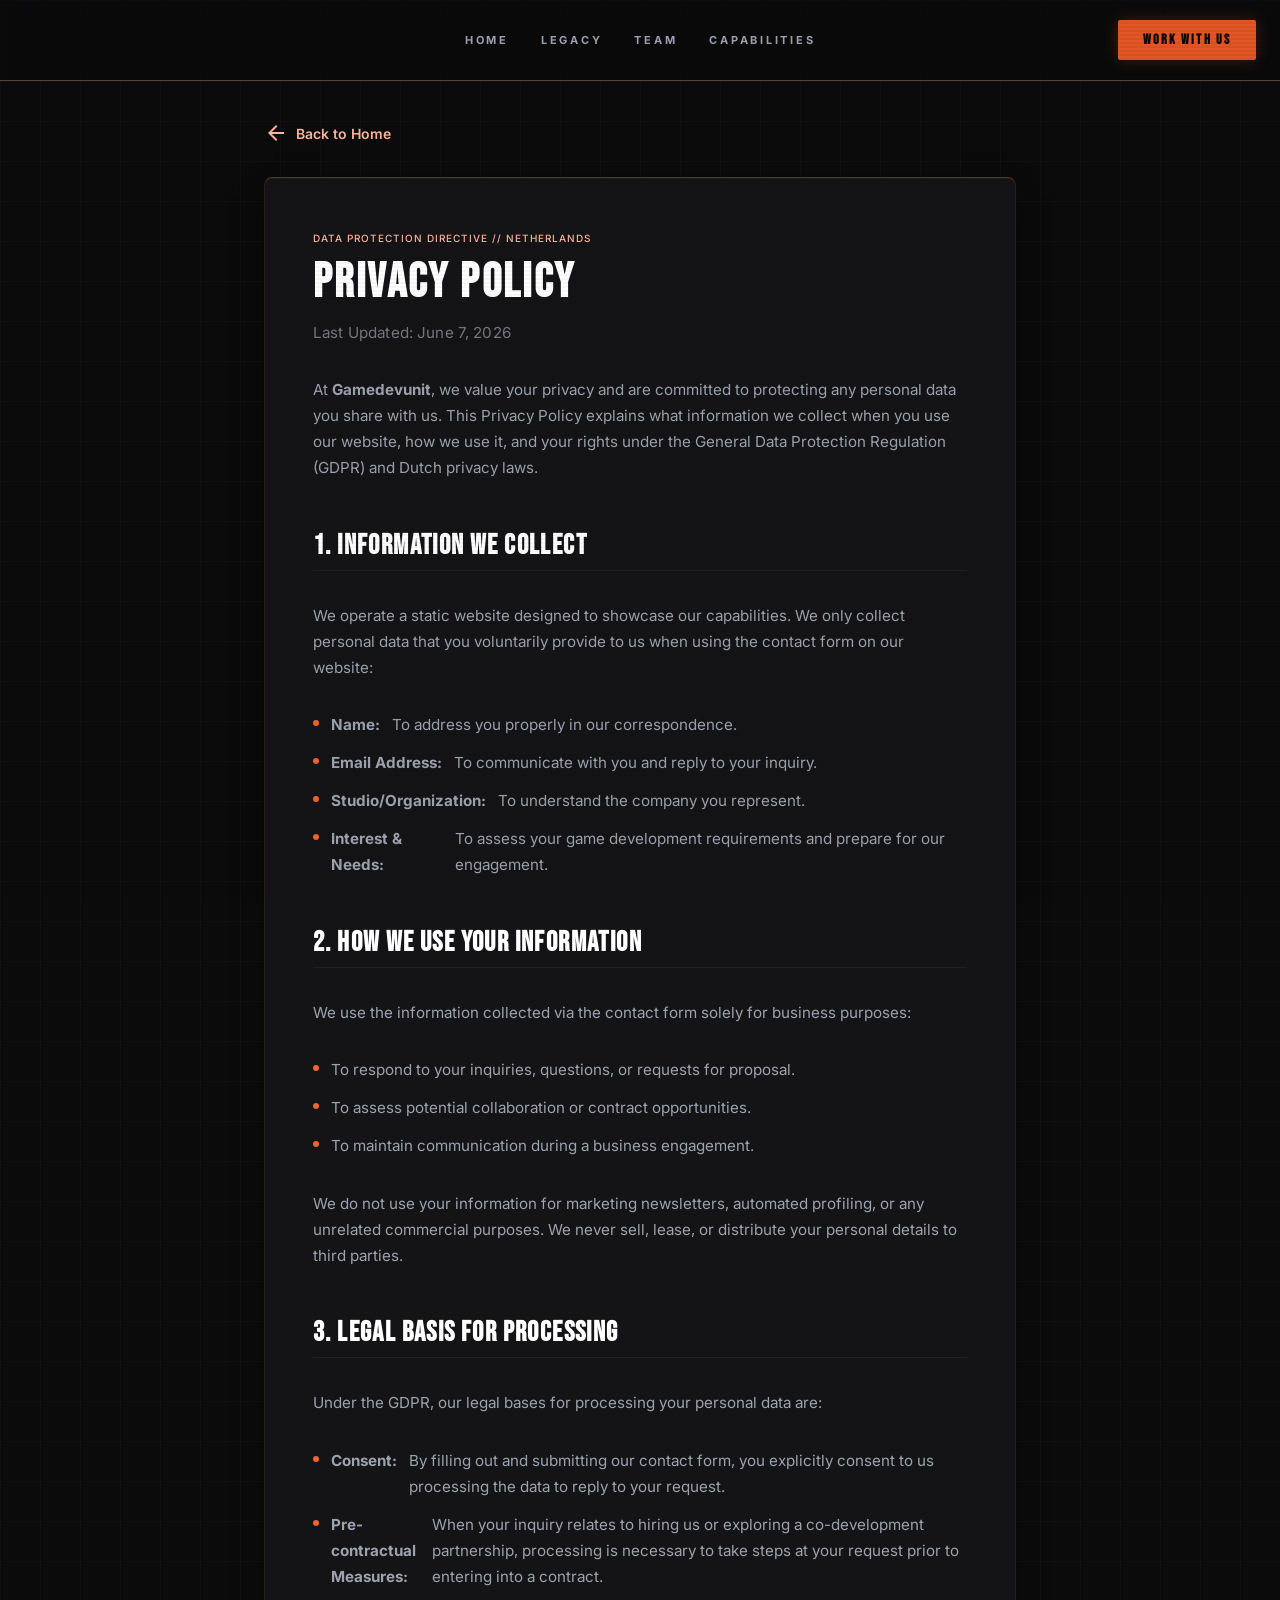
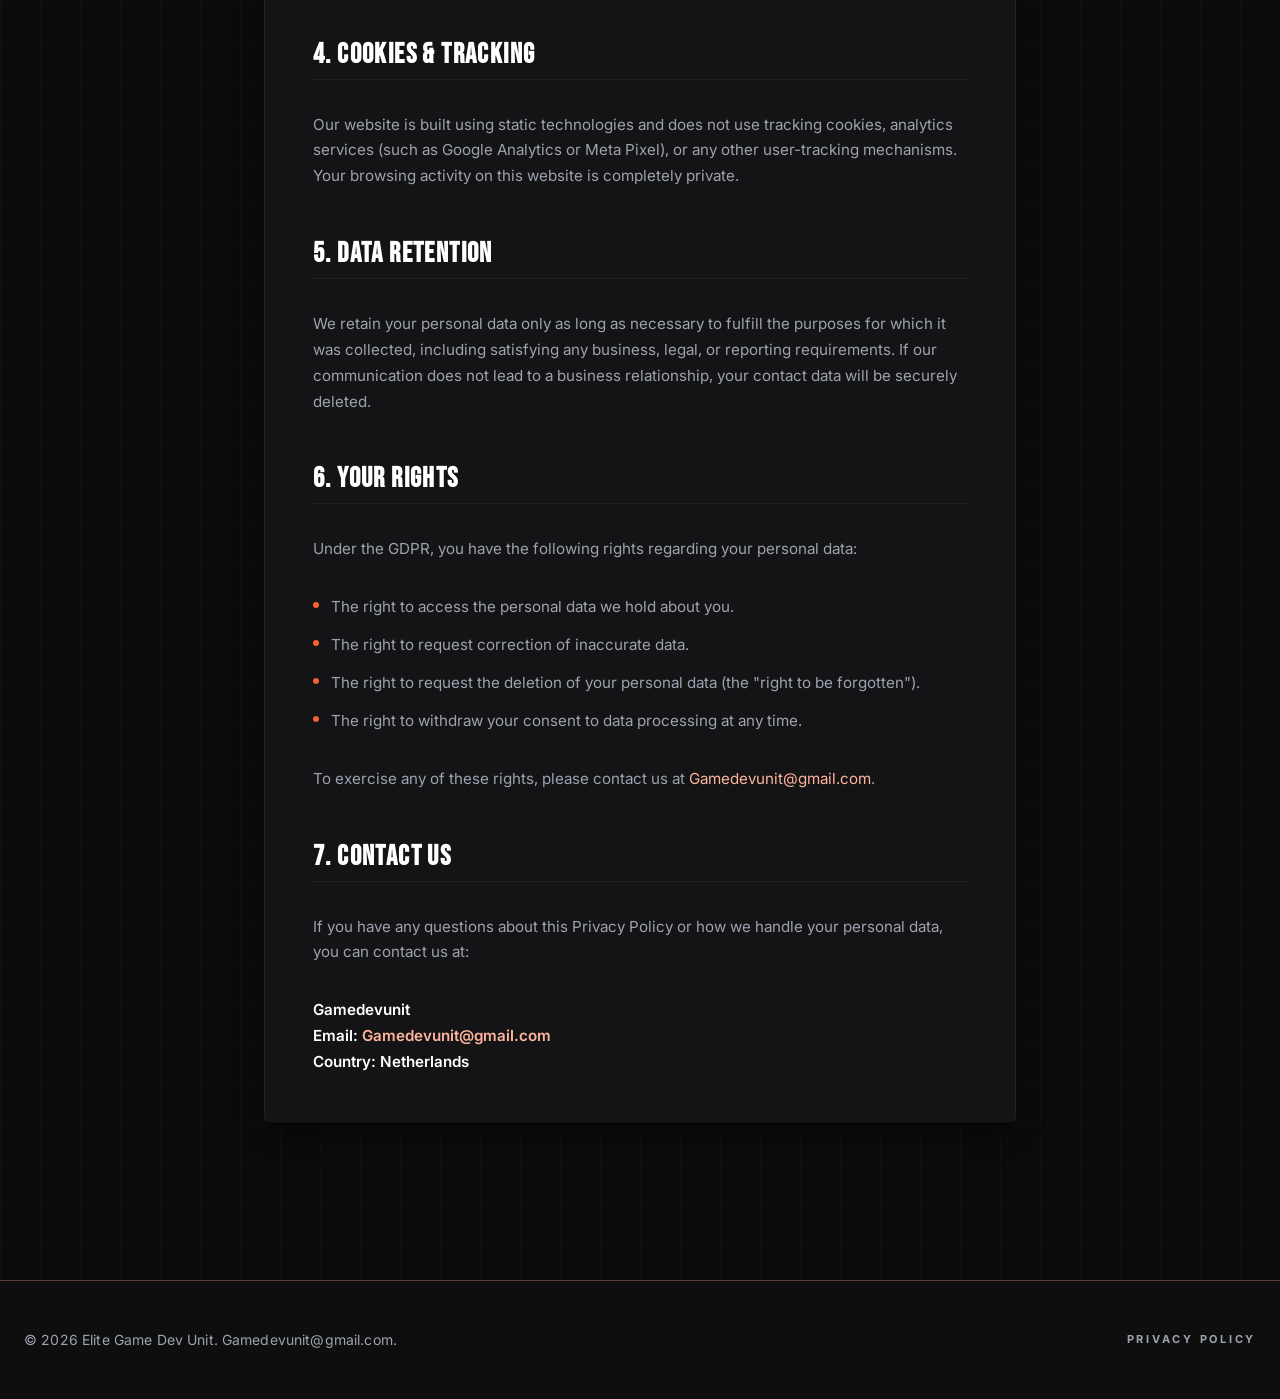
==== privacy-policy.html @ 4ab8b892 "Add files via upload" ====
<!DOCTYPE html>
<html lang="en">
<head>
  <meta charset="utf-8">
  <meta name="viewport" content="width=device-width, initial-scale=1.0">
  <title>Privacy Policy | Gamedevunit</title>
  <meta name="description" content="Privacy Policy for Gamedevunit. Learn how we handle your contact information.">
  
  <!-- CSS Stylesheets -->
  <link rel="stylesheet" href="assets/css/variables.css">
  <link rel="stylesheet" href="assets/css/style.css">
  
  <!-- Google Fonts -->
  <link rel="preconnect" href="https://fonts.googleapis.com">
  <link rel="preconnect" href="https://fonts.gstatic.com" crossorigin>
  <link href="https://fonts.googleapis.com/css2?family=Bebas+Neue&family=Inter:wght@400;500;600;700&display=swap" rel="stylesheet">
  
  <!-- Google Material Symbols Outlined -->
  <link href="https://fonts.googleapis.com/css2?family=Material+Symbols+Outlined:opsz,wght,FILL,GRAD@24,400,0,0" rel="stylesheet">
  
  <style>
    .policy-container {
      max-width: 800px;
      margin: 120px auto 60px auto;
      padding: 0 1.5rem;
    }
    .policy-card {
      padding: 3rem;
      position: relative;
    }
    .back-btn {
      margin-bottom: 2rem;
      color: var(--color-primary);
      text-decoration: none;
      display: inline-flex;
      align-items: center;
      gap: 8px;
      font-family: var(--font-family-body);
      font-size: 0.875rem;
      font-weight: 600;
      transition: color 0.3s ease;
    }
    .back-btn:hover {
      color: var(--color-amber-accent);
    }
    .policy-content {
      display: flex;
      flex-direction: column;
      gap: 2rem;
      color: var(--color-text-muted);
    }
    .policy-content h2 {
      font-family: var(--font-family-display);
      font-size: 1.75rem;
      color: #ffffff;
      margin-top: 1rem;
      border-bottom: 1px solid rgba(89, 65, 58, 0.25);
      padding-bottom: 0.5rem;
      letter-spacing: 0.05em;
    }
    .policy-content p, .policy-content li {
      font-family: var(--font-family-body);
      font-size: 0.95rem;
      line-height: 1.7;
    }
    .policy-content ul {
      list-style-type: none;
      padding-left: 0;
      display: flex;
      flex-direction: column;
      gap: 0.75rem;
    }
    .policy-content li {
      display: flex;
      align-items: flex-start;
      gap: 12px;
    }
    .policy-content li::before {
      content: "";
      width: 6px;
      height: 6px;
      background-color: var(--color-primary-container);
      border-radius: 50%;
      margin-top: 8px;
      flex-shrink: 0;
    }
  </style>
</head>
<body class="top-edge-glow">
  <div class="bg-grid-pattern"></div>

  <!-- Header Navigation -->
  <header>
    <nav id="main-nav" class="scrolled">
      <div class="container nav-container">
        <div class="nav-brand-spacer"></div>
        <div class="nav-links font-label-caps" style="flex: 2;">
          <a href="index.html#hero">Home</a>
          <a href="index.html#legacy">Legacy</a>
          <a href="index.html#team">Team</a>
          <a href="index.html#capabilities">Capabilities</a>
        </div>
        <div class="nav-action">
          <a href="index.html#contact" class="btn btn-primary font-label-caps">Work With Us</a>
        </div>
      </div>
    </nav>
  </header>

  <main class="policy-container">
    <a href="index.html" class="back-btn">
      <span class="material-symbols-outlined">arrow_back</span>
      Back to Home
    </a>

    <div class="glass-panel policy-card">
      <div class="policy-content">
        <div>
          <span class="font-mono-technical" style="color: var(--color-primary);">Data Protection Directive // Netherlands</span>
          <h1 class="font-headline-lg text-white" style="margin-top: 0.5rem; letter-spacing: 0.05em;">Privacy Policy</h1>
          <p class="font-body-md" style="margin-top: 0.5rem; opacity: 0.7;">Last Updated: June 7, 2026</p>
        </div>

        <p>
          At <strong>Gamedevunit</strong>, we value your privacy and are committed to protecting any personal data you share with us. This Privacy Policy explains what information we collect when you use our website, how we use it, and your rights under the General Data Protection Regulation (GDPR) and Dutch privacy laws.
        </p>

        <h2>1. Information We Collect</h2>
        <p>
          We operate a static website designed to showcase our capabilities. We only collect personal data that you voluntarily provide to us when using the contact form on our website:
        </p>
        <ul>
          <li><strong>Name:</strong> To address you properly in our correspondence.</li>
          <li><strong>Email Address:</strong> To communicate with you and reply to your inquiry.</li>
          <li><strong>Studio/Organization:</strong> To understand the company you represent.</li>
          <li><strong>Interest & Needs:</strong> To assess your game development requirements and prepare for our engagement.</li>
        </ul>

        <h2>2. How We Use Your Information</h2>
        <p>
          We use the information collected via the contact form solely for business purposes:
        </p>
        <ul>
          <li>To respond to your inquiries, questions, or requests for proposal.</li>
          <li>To assess potential collaboration or contract opportunities.</li>
          <li>To maintain communication during a business engagement.</li>
        </ul>
        <p>
          We do not use your information for marketing newsletters, automated profiling, or any unrelated commercial purposes. We never sell, lease, or distribute your personal details to third parties.
        </p>

        <h2>3. Legal Basis for Processing</h2>
        <p>
          Under the GDPR, our legal bases for processing your personal data are:
        </p>
        <ul>
          <li><strong>Consent:</strong> By filling out and submitting our contact form, you explicitly consent to us processing the data to reply to your request.</li>
          <li><strong>Pre-contractual Measures:</strong> When your inquiry relates to hiring us or exploring a co-development partnership, processing is necessary to take steps at your request prior to entering into a contract.</li>
        </ul>

        <h2>4. Cookies & Tracking</h2>
        <p>
          Our website is built using static technologies and does not use tracking cookies, analytics services (such as Google Analytics or Meta Pixel), or any other user-tracking mechanisms. Your browsing activity on this website is completely private.
        </p>

        <h2>5. Data Retention</h2>
        <p>
          We retain your personal data only as long as necessary to fulfill the purposes for which it was collected, including satisfying any business, legal, or reporting requirements. If our communication does not lead to a business relationship, your contact data will be securely deleted.
        </p>

        <h2>6. Your Rights</h2>
        <p>
          Under the GDPR, you have the following rights regarding your personal data:
        </p>
        <ul>
          <li>The right to access the personal data we hold about you.</li>
          <li>The right to request correction of inaccurate data.</li>
          <li>The right to request the deletion of your personal data (the "right to be forgotten").</li>
          <li>The right to withdraw your consent to data processing at any time.</li>
        </ul>
        <p>
          To exercise any of these rights, please contact us at <a href="mailto:Gamedevunit@gmail.com" style="color: var(--color-primary); text-decoration: none;">Gamedevunit@gmail.com</a>.
        </p>

        <h2>7. Contact Us</h2>
        <p>
          If you have any questions about this Privacy Policy or how we handle your personal data, you can contact us at:
        </p>
        <p style="font-weight: 600; color: #ffffff;">
          Gamedevunit<br>
          Email: <a href="mailto:Gamedevunit@gmail.com" style="color: var(--color-primary); text-decoration: none;">Gamedevunit@gmail.com</a><br>
          Country: Netherlands
        </p>
      </div>
    </div>
  </main>

  <!-- Footer -->
  <footer>
    <div class="container footer-container">
      <div class="footer-row">
        <div class="footer-copyright font-body-md">
          © 2026 Elite Game Dev Unit. Gamedevunit@gmail.com.
        </div>
        <div class="footer-links font-label-caps">
          <a href="privacy-policy.html">Privacy Policy</a>
        </div>
      </div>
    </div>
  </footer>
</body>
</html>
---- assets/css/variables.css ----
:root {
  /* ==========================================================================
     COLOR TOKENS (from DESIGN.md)
     ========================================================================== */
  --color-background: #131314;
  --color-surface: #131314;
  --color-surface-dim: #131314;
  --color-surface-bright: #3a393a;
  --color-surface-container-lowest: #0e0e0f;
  --color-surface-container-low: #1c1b1c;
  --color-surface-container: #201f20;
  --color-surface-container-high: #2a2a2b;
  --color-surface-container-highest: #353436;

  /* Text & On-Colors */
  --color-on-surface: #e5e2e3;
  --color-on-surface-variant: #e1bfb5;
  --color-inverse-surface: #e5e2e3;
  --color-inverse-on-surface: #313031;
  --color-outline: #a88a81;
  --color-outline-variant: #59413a;

  /* Primary (Tactical Amber) */
  --color-primary: #ffb59d;
  --color-on-primary: #5d1800;
  --color-primary-container: #f26330;
  --color-on-primary-container: #521400;
  --color-inverse-primary: #ac3400;
  --color-primary-fixed: #ffdbd0;
  --color-primary-fixed-dim: #ffb59d;
  --color-on-primary-fixed: #390b00;
  --color-on-primary-fixed-variant: #842600;

  /* Secondary (Void Violet) */
  --color-secondary: #dcb8ff;
  --color-on-secondary: #480081;
  --color-secondary-container: #7701d0;
  --color-on-secondary-container: #dcb7ff;
  --color-secondary-fixed: #efdbff;
  --color-secondary-fixed-dim: #dcb8ff;
  --color-on-secondary-fixed: #2c0051;
  --color-on-secondary-fixed-variant: #6700b5;

  /* Tertiary */
  --color-tertiary: #96ccff;
  --color-on-tertiary: #003353;
  --color-tertiary-container: #2997e2;
  --color-on-tertiary-container: #002c48;
  --color-tertiary-fixed: #cee5ff;
  --color-tertiary-fixed-dim: #96ccff;
  --color-on-tertiary-fixed: #001d32;
  --color-on-tertiary-fixed-variant: #004a75;

  /* Error */
  --color-error: #ffb4ab;
  --color-on-error: #690005;
  --color-error-container: #93000a;
  --color-on-error-container: #ffdad6;

  /* Tactical custom classes */
  --color-base: #0B0B0C;                     /* Absolute Shadow base background */
  --color-surface-muted: #141416;            /* Matte Charcoal background for panels */
  --color-surface-raised: #1D1D21;           /* Elevated panel overlay */
  --color-text-primary: #F3F4F6;
  --color-text-muted: #9CA3AF;
  --color-amber-hover: #C84315;
  --color-violet-hover: #6A0DAD;
  --color-panel-overlay: rgba(0, 0, 0, 0.85);

  --color-amber-accent: #E05624;             /* Button & Active Amber */
  --color-violet-accent: #8A2BE2;            /* Badges & Accents Violet */

  /* ==========================================================================
     BORDER RADIUS TOKENS
     ========================================================================== */
  --radius-sm: 0.125rem;                     /* 2px - buttons, inputs, tags */
  --radius-default: 0.25rem;                /* 4px - standard widgets */
  --radius-md: 0.375rem;                     /* 6px */
  --radius-lg: 0.5rem;                       /* 8px - content cards/panels */
  --radius-xl: 0.75rem;                      /* 12px - hero containers / wrapper */
  --radius-full: 9999px;

  /* ==========================================================================
     SPACING & GRID TOKENS
     ========================================================================== */
  --grid-base: 4px;
  --gap-xs: 4px;
  --gap-sm: 8px;
  --gap-md: 16px;
  --gap-lg: 24px;
  --section-macro-desktop: 140px;
  --section-macro-mobile: 64px;
  --max-width: 1280px;

  /* ==========================================================================
     TYPOGRAPHY TOKENS
     ========================================================================== */
  --font-family-display: 'Bebas Neue', sans-serif;
  --font-family-body: 'Inter', sans-serif;
}
---- assets/css/style.css ----
/* ==========================================================================
   CSS RESET & BASE STYLES
   ========================================================================== */
*, *::before, *::after {
  box-sizing: border-box;
  margin: 0;
  padding: 0;
}

html {
  scroll-behavior: smooth;
  font-family: var(--font-family-body);
  font-size: 16px;
  background-color: var(--color-base);
  color: var(--color-on-surface);
}

body {
  min-height: 100vh;
  display: flex;
  flex-direction: column;
  overflow-x: hidden;
  position: relative;
  background-color: var(--color-base);
  /* Default selection styling */
  -webkit-font-smoothing: antialiased;
  -moz-osx-font-smoothing: grayscale;
}

body::selection {
  background-color: var(--color-primary-container);
  color: #ffffff;
}

/* Scrollbar styling */
::-webkit-scrollbar {
  width: 8px;
  height: 8px;
}
::-webkit-scrollbar-track {
  background: var(--color-base);
}
::-webkit-scrollbar-thumb {
  background: var(--color-surface-container-high);
  border-radius: var(--radius-sm);
}
::-webkit-scrollbar-thumb:hover {
  background: var(--color-primary-container);
}

/* Global Scanlines Overlay */
body::before {
  content: "";
  position: fixed;
  top: 0;
  left: 0;
  width: 100vw;
  height: 100vh;
  background: linear-gradient(
    rgba(18, 18, 18, 0) 50%, 
    rgba(0, 0, 0, 0.25) 50%
  ), linear-gradient(
    90deg,
    rgba(255, 0, 0, 0.04),
    rgba(0, 255, 0, 0.01),
    rgba(0, 0, 255, 0.04)
  );
  background-size: 100% 4px, 6px 100%;
  z-index: 999;
  pointer-events: none;
  opacity: 0.15;
}

/* Global BG Grid Pattern */
.bg-grid-pattern {
  position: absolute;
  inset: 0;
  background-image: 
    linear-gradient(to right, rgba(255, 255, 255, 0.02) 1px, transparent 1px),
    linear-gradient(to bottom, rgba(255, 255, 255, 0.02) 1px, transparent 1px);
  background-size: 40px 40px;
  pointer-events: none;
}

.bg-grid-pattern.animated {
  animation: moveGrid 20s linear infinite;
}

@keyframes moveGrid {
  0% { background-position: 0 0; }
  100% { background-position: 40px 40px; }
}

/* ==========================================================================
   TYPOGRAPHY UTILITIES
   ========================================================================== */
.font-display-lg {
  font-family: var(--font-family-display);
  font-size: 4.5rem; /* 72px */
  font-weight: 700;
  line-height: 1.1;
  letter-spacing: 0.15em;
  text-transform: uppercase;
}

.font-headline-lg {
  font-family: var(--font-family-display);
  font-size: 3rem; /* 48px */
  font-weight: 700;
  line-height: 1.2;
  letter-spacing: 0.1em;
  text-transform: uppercase;
}

.font-headline-md {
  font-family: var(--font-family-display);
  font-size: 2rem; /* 32px */
  font-weight: 700;
  line-height: 1.2;
  letter-spacing: 0.1em;
  text-transform: uppercase;
}

.font-headline-sm {
  font-family: var(--font-family-display);
  font-size: 1.5rem; /* 24px */
  font-weight: 700;
  line-height: 1.2;
  letter-spacing: 0.1em;
  text-transform: uppercase;
}

.font-subheading {
  font-family: var(--font-family-body);
  font-size: 0.875rem; /* 14px */
  font-weight: 600;
  line-height: 1.4;
  letter-spacing: 0.2em;
  color: var(--color-primary);
}

.font-body-lg {
  font-family: var(--font-family-body);
  font-size: 1rem; /* 16px */
  font-weight: 400;
  line-height: 1.75;
  letter-spacing: 0.01em;
  color: var(--color-text-muted);
}

.font-body-md {
  font-family: var(--font-family-body);
  font-size: 0.875rem; /* 14px */
  font-weight: 400;
  line-height: 1.6;
  letter-spacing: 0.01em;
  color: var(--color-text-muted);
}

.font-label-caps {
  font-family: var(--font-family-body);
  font-size: 0.6875rem; /* 11px */
  font-weight: 700;
  line-height: 1;
  letter-spacing: 0.25em;
  text-transform: uppercase;
}

.font-mono-technical {
  font-family: var(--font-family-body);
  font-size: 0.625rem; /* 10px */
  font-weight: 500;
  line-height: 1;
  letter-spacing: 0.1em;
  text-transform: uppercase;
}

/* Glow Typography Accent */
.glow-text {
  text-shadow: 0 0 15px rgba(242, 99, 48, 0.45);
}

.text-primary {
  color: var(--color-primary) !important;
}

.text-muted {
  color: var(--color-text-muted) !important;
}

.text-white {
  color: #ffffff !important;
}

/* ==========================================================================
   LAYOUT STRUCTURE
   ========================================================================== */
.container {
  width: 100%;
  max-width: var(--max-width);
  margin: 0 auto;
  padding-left: 1.5rem;
  padding-right: 1.5rem;
}

.section-padding {
  padding-top: var(--section-macro-desktop);
  padding-bottom: var(--section-macro-desktop);
  position: relative;
}

/* Opaque Slab Panel Styling */
.glass-panel {
  background-color: var(--color-surface-muted);
  border: 1px solid rgba(89, 65, 58, 0.25);
  border-top: 1px solid rgba(242, 99, 48, 0.35);
  border-bottom: 1px solid rgba(0, 0, 0, 0.85);
  border-radius: var(--radius-lg);
  box-shadow: 
    inset 0 1px 0 rgba(255, 255, 255, 0.05), 
    0 10px 30px -10px rgba(0, 0, 0, 0.85);
  transition: border-color 0.3s ease, box-shadow 0.3s ease, transform 0.3s ease;
  overflow: hidden;
}

.glass-panel.rounded-sm {
  border-radius: var(--radius-default);
}

.glass-panel.rounded-lg {
  border-radius: var(--radius-lg);
}

/* Interactive Spotlight Glow Cards */
.glass-interactive {
  position: relative;
}

.glass-interactive::before {
  content: "";
  position: absolute;
  inset: 0;
  background: radial-gradient(
    300px circle at var(--mouse-x, 50%) var(--mouse-y, 50%),
    rgba(242, 99, 48, 0.07),
    transparent 50%
  );
  z-index: 0;
  pointer-events: none;
  opacity: 0;
  transition: opacity 0.3s ease;
}

.glass-interactive:hover::before {
  opacity: 1;
}

.glass-interactive:hover {
  border-color: rgba(242, 99, 48, 0.45);
  box-shadow: 
    inset 0 1px 0 rgba(255, 255, 255, 0.05),
    0 15px 35px -10px rgba(0, 0, 0, 0.9),
    0 0 15px rgba(242, 99, 48, 0.08);
}

.glass-interactive > * {
  position: relative;
  z-index: 1;
}

/* Top down engine lighting */
.top-edge-glow {
  border-top: 1px solid rgba(255, 255, 255, 0.12) !important;
}

/* ==========================================================================
   NAVIGATION BAR
   ========================================================================== */
#main-nav {
  position: fixed;
  top: 0;
  width: 100%;
  z-index: 100;
  transition: background-color 0.3s ease, backdrop-filter 0.3s ease, border-color 0.3s ease;
  border-bottom: 1px solid transparent;
}

#main-nav.scrolled {
  background-color: rgba(11, 11, 12, 0.92);
  backdrop-filter: blur(16px);
  border-color: var(--color-outline-variant);
}

.nav-container {
  display: flex;
  justify-content: space-between;
  align-items: center;
  height: 80px;
}

.nav-brand-spacer {
  flex: 1;
}

.nav-links {
  display: flex;
  gap: 2rem;
  justify-content: center;
  align-items: center;
  flex: 2;
}

.nav-links a {
  color: var(--color-text-muted);
  text-decoration: none;
  transition: color 0.3s ease;
}

.nav-links a:hover {
  color: var(--color-primary);
}

.nav-action {
  display: flex;
  justify-content: flex-end;
  flex: 1;
}

/* Menu Toggle Button (Mobile) */
.menu-toggle {
  display: none;
  background: transparent;
  border: none;
  color: var(--color-primary);
  cursor: pointer;
  padding: 8px;
}

.menu-toggle span {
  font-size: 28px;
}

/* Mobile Drawer Menu */
.mobile-nav-drawer {
  position: fixed;
  top: 80px;
  left: 0;
  width: 100%;
  height: calc(100vh - 80px);
  background-color: var(--color-base);
  border-top: 1px solid var(--color-outline-variant);
  z-index: 99;
  display: flex;
  flex-direction: column;
  padding: 2rem;
  gap: 1.5rem;
  transform: translateY(-110%);
  transition: transform 0.4s cubic-bezier(0.16, 1, 0.3, 1);
  box-shadow: 0 15px 30px rgba(0, 0, 0, 0.8);
}

.mobile-nav-drawer.active {
  transform: translateY(0);
}

.mobile-nav-drawer a {
  color: var(--color-on-surface);
  text-decoration: none;
  font-size: 1.5rem;
  text-transform: uppercase;
  font-family: var(--font-family-display);
  letter-spacing: 0.1em;
  border-bottom: 1px solid rgba(255, 255, 255, 0.05);
  padding-bottom: 0.75rem;
  transition: color 0.3s ease, padding-left 0.3s ease;
}

.mobile-nav-drawer a:hover {
  color: var(--color-primary);
  padding-left: 8px;
}

.mobile-nav-drawer .btn {
  margin-top: 1rem;
  text-align: center;
}

/* ==========================================================================
   BUTTONS
   ========================================================================== */
.btn {
  display: inline-flex;
  align-items: center;
  justify-content: center;
  gap: 8px;
  text-decoration: none;
  text-transform: uppercase;
  font-family: var(--font-family-display);
  font-size: 0.875rem;
  letter-spacing: 0.15em;
  padding: 0.75rem 1.5rem;
  border-radius: var(--radius-sm);
  transition: all 0.3s cubic-bezier(0.4, 0, 0.2, 1);
  cursor: pointer;
  font-weight: 700;
  border: 1px solid transparent;
}

/* Primary Amber Button */
.btn-primary {
  background-color: var(--color-amber-accent);
  color: #060607;
  box-shadow: 0 0 15px rgba(224, 86, 36, 0.25);
  position: relative;
  overflow: hidden;
}

/* Glint effect wipe animation on hover */
.btn-primary::after {
  content: "";
  position: absolute;
  top: -50%;
  left: -60%;
  width: 30%;
  height: 200%;
  background: rgba(255, 255, 255, 0.35);
  transform: rotate(45deg);
  transition: none;
  opacity: 0;
  pointer-events: none;
}

.btn-primary:hover::after {
  animation: glint 0.8s ease-out;
}

@keyframes glint {
  0% {
    left: -60%;
    opacity: 1;
  }
  100% {
    left: 140%;
    opacity: 0;
  }
}

.btn-primary:hover {
  background-color: var(--color-amber-hover);
  box-shadow: 0 0 25px rgba(224, 86, 36, 0.55);
  transform: translateY(-2px);
}

.btn-primary:active {
  transform: translateY(0);
}

/* Tactical Ghost Button */
.btn-tactical {
  background-color: transparent;
  border: 1px solid var(--color-surface-raised);
  color: var(--color-text-primary);
}

.btn-tactical:hover {
  border-color: var(--color-primary);
  box-shadow: 0 0 15px rgba(242, 99, 48, 0.15);
  color: #ffffff;
  transform: translateY(-2px);
}

/* ==========================================================================
   HERO SECTION
   ========================================================================== */
#hero {
  position: relative;
  min-height: 850px;
  display: flex;
  align-items: center;
  justify-content: center;
  padding-top: 120px;
  padding-bottom: 80px;
  background-image: 
    linear-gradient(to bottom, rgba(11, 11, 12, 0.4), var(--color-base) 95%),
    url('../images/hero-bg.jpg');
  background-size: cover;
  background-position: center;
  overflow: hidden;
}

/* Background Backlight Bloom (Amber & Violet) */
.hero-glow-bloom {
  position: absolute;
  top: 40%;
  right: 15%;
  transform: translateY(-50%);
  width: 600px;
  height: 600px;
  background: radial-gradient(circle, rgba(119, 1, 208, 0.06) 0%, transparent 70%);
  filter: blur(80px);
  pointer-events: none;
}

.hero-content {
  text-align: center;
  max-width: 900px;
  display: flex;
  flex-direction: column;
  align-items: center;
  gap: 2rem;
  z-index: 10;
  margin: 0 auto;
}

.hero-content p {
  max-width: 700px;
}

.hero-tech-line {
  position: absolute;
  bottom: 0;
  left: 0;
  width: 100%;
  height: 1px;
  background: linear-gradient(to right, transparent, rgba(242, 99, 48, 0.4), transparent);
}

/* ==========================================================================
   THE CORE OFFERING (LEGACY & MARQUEE)
   ========================================================================== */
#legacy {
  background-color: var(--color-surface-muted);
  position: relative;
  overflow: hidden;
}

/* Marquee Row Container */
.marquee-container {
  width: 100%;
  overflow: hidden;
  position: absolute;
  top: 40px;
  left: 0;
  height: 384px;
  pointer-events: none;
  z-index: 1;
}

/* Marquee animation speed */
.marquee-track {
  display: flex;
  width: max-content;
  gap: 2rem;
  animation: marqueeLoop 120s linear infinite;
  padding-left: 2rem;
}

@keyframes marqueeLoop {
  0% { transform: translateX(0); }
  100% { transform: translateX(-50%); } /* Half track loop */
}

.marquee-card {
  width: 256px;
  height: 384px;
  flex-shrink: 0;
  border-radius: var(--radius-sm);
  border: 1px solid rgba(89, 65, 58, 0.3);
  overflow: hidden;
}

.marquee-card img {
  width: 100%;
  height: 100%;
  object-fit: cover;
  opacity: 0.2;
  transition: opacity 0.5s ease;
}

.marquee-card:hover img {
  opacity: 0.45;
}

.legacy-grid {
  display: grid;
  grid-template-columns: 1fr 1fr;
  gap: 4rem;
  align-items: center;
  margin-top: 40px;
  position: relative;
  z-index: 2;
}

.dossier-card {
  padding: 3rem;
}

.dossier-meta {
  display: flex;
  align-items: center;
  gap: 1rem;
  margin-bottom: 2rem;
}

.dossier-meta-line {
  height: 1px;
  flex-grow: 1;
  background-color: rgba(89, 65, 58, 0.3);
}

.dossier-games-list {
  display: flex;
  flex-direction: column;
  gap: 0.75rem;
  margin: 2rem 0;
}

.dossier-game-item {
  display: flex;
  align-items: center;
  gap: 12px;
  color: var(--color-text-muted);
}

.dossier-bullet {
  width: 4px;
  height: 4px;
  background-color: var(--color-primary-container);
}

.dossier-footer {
  border-top: 1px solid rgba(89, 65, 58, 0.3);
  padding-top: 2rem;
  display: flex;
  gap: 1rem;
}

.dossier-footer span {
  color: var(--color-primary);
  font-size: 18px;
}

.dossier-footer p {
  color: var(--color-primary);
  font-family: var(--font-family-body);
  font-size: 0.875rem;
  text-transform: uppercase;
  letter-spacing: 0.05em;
  line-height: 1.6;
}

/* ==========================================================================
   AWARDS SECTION
   ========================================================================== */
#awards {
  border-bottom: 1px solid rgba(89, 65, 58, 0.25);
  background-color: var(--color-base);
  padding-top: calc(var(--section-macro-desktop) / 2);
}

.section-title-wrapper {
  display: flex;
  align-items: center;
  justify-content: center;
  gap: 1.5rem;
  margin-bottom: 3.5rem;
}

.title-line {
  height: 1px;
  width: 80px;
  background: rgba(242, 99, 48, 0.4);
}

.awards-grid {
  display: flex;
  flex-wrap: wrap;
  justify-content: center;
  gap: 1.5rem;
}

.award-badge {
  position: relative;
  background-color: var(--color-surface-muted);
  border: 1px solid rgba(89, 65, 58, 0.25);
  border-radius: 4px;
  padding: 1.25rem 2rem;
  transition: all 0.3s cubic-bezier(0.4, 0, 0.2, 1);
  text-align: center;
  display: flex;
  align-items: center;
  justify-content: center;
  min-height: 84px;
}

.award-badge span {
  font-family: var(--font-family-body);
  font-size: 0.75rem; /* 12px */
  color: var(--color-text-primary);
  transition: color 0.3s ease;
  line-height: 1.4;
}

.award-badge:hover {
  border-color: rgba(242, 99, 48, 0.8);
  box-shadow: 0 0 20px -3px rgba(242, 99, 48, 0.25);
}

.award-badge:hover span {
  color: var(--color-primary-container);
}

/* Overlay hover block */
.award-hover-overlay {
  position: absolute;
  inset: 0;
  background-color: var(--color-primary-container);
  opacity: 0;
  transition: opacity 0.3s ease;
  display: flex;
  align-items: center;
  justify-content: center;
  padding: 0.5rem;
  pointer-events: none;
  border-radius: 4px;
}

.award-badge:hover .award-hover-overlay {
  opacity: 1;
}

.award-hover-overlay span {
  color: #ffffff !important;
  font-size: 0.625rem; /* 10px */
  font-weight: 700;
  letter-spacing: 0.15em;
  text-align: center;
}

/* ==========================================================================
   TEAM SECTION (BENTO GRID)
   ========================================================================== */
#team {
  background-color: var(--color-base);
  position: relative;
}

.bento-grid {
  display: grid;
  grid-template-columns: repeat(3, 1fr);
  gap: 1.5rem;
  margin-bottom: 4rem;
}

.bento-card {
  min-height: 250px;
  padding: 2rem;
  display: flex;
  flex-direction: column;
  justify-content: space-between;
}

.bento-header {
  display: flex;
  align-items: baseline;
  gap: 1rem;
}

.bento-header h3 {
  font-size: 5rem;
  color: var(--color-on-surface);
  line-height: 0.9;
}

.bento-header p {
  color: var(--color-primary);
}

.bento-body {
  border-top: 1px solid rgba(89, 65, 58, 0.3);
  padding-top: 1.25rem;
}

.bento-body ul {
  list-style: none;
  display: flex;
  flex-direction: column;
  gap: 0.35rem;
}

.bento-body li {
  font-size: 0.875rem;
  color: var(--color-text-muted);
  display: flex;
  align-items: center;
  gap: 8px;
}

.bento-body li::before {
  content: "";
  display: inline-block;
  width: 4px;
  height: 4px;
  background-color: var(--color-primary-container);
}

/* ==========================================================================
   TEAM CAROUSEL
   ========================================================================== */
.carousel-wrapper {
  position: relative;
}

/* Carousel scroll track */
.carousel-track {
  display: flex;
  gap: 1.5rem;
  overflow: hidden;
  padding-bottom: 2rem;
}

.carousel-slide {
  flex-shrink: 0;
  width: calc(20% - 1.2rem); /* 5 columns desktop */
}

.member-card {
  height: 100%;
}

.member-card:hover {
  border-color: rgba(242, 99, 48, 0.5);
}

.member-image-box {
  position: relative;
  height: 256px;
  overflow: hidden;
}

.member-image-box img {
  width: 100%;
  height: 100%;
  object-fit: cover;
  filter: grayscale(100%);
  transform: scale(1.05);
  transition: filter 0.5s ease, transform 0.5s ease;
}

.member-card:hover .member-image-box img {
  filter: grayscale(0%);
  transform: scale(1);
}



.member-info {
  padding: 1.5rem;
  display: flex;
  flex-direction: column;
  gap: 1rem;
}

.member-role {
  color: var(--color-amber-accent);
}

.member-socials {
  border-top: 1px solid rgba(89, 65, 58, 0.2);
  padding-top: 1rem;
  display: flex;
  gap: 1rem;
}

.member-socials a {
  color: var(--color-text-muted);
  text-decoration: none;
  transition: color 0.3s ease;
  display: inline-flex;
}

.member-socials a:hover {
  color: var(--color-primary);
}

/* Carousel Buttons */
.carousel-btn {
  position: absolute;
  top: 50%;
  transform: translateY(-50%);
  z-index: 10;
  width: 48px;
  height: 48px;
  background-color: var(--color-surface-raised);
  border: 1px solid rgba(89, 65, 58, 0.3);
  color: var(--color-primary);
  display: flex;
  align-items: center;
  justify-content: center;
  cursor: pointer;
  border-radius: var(--radius-sm);
  transition: all 0.3s ease;
  opacity: 0;
}

.carousel-wrapper:hover .carousel-btn {
  opacity: 1;
}

.carousel-btn:hover {
  background-color: var(--color-primary-container);
  color: #ffffff;
}

.carousel-btn-left {
  left: -24px;
}

.carousel-btn-right {
  right: -24px;
}

/* ==========================================================================
   CAPABILITIES SECTION
   ========================================================================== */
#capabilities {
  background-color: var(--color-base);
  border-top: 1px solid rgba(89, 65, 58, 0.3);
}

.capabilities-header {
  text-align: center;
  margin-bottom: 4rem;
  display: flex;
  flex-direction: column;
  gap: 1.5rem;
}

.capabilities-header p.subhead {
  color: var(--color-primary);
  font-weight: 700;
  letter-spacing: 0.2em;
}

.capabilities-grid {
  display: grid;
  grid-template-columns: repeat(3, 1fr);
  gap: var(--gap-md);
}

.capability-card {
  padding: 2.5rem;
  display: flex;
  flex-direction: column;
  gap: 1.5rem;
}

.capability-icon-box {
  width: 48px;
  height: 48px;
  background-color: rgba(242, 99, 48, 0.1);
  border: 1px solid rgba(242, 99, 48, 0.3);
  border-radius: var(--radius-sm);
  display: flex;
  align-items: center;
  justify-content: center;
  color: var(--color-primary);
}

.capability-card:nth-child(2) .capability-icon-box {
  background-color: rgba(119, 1, 208, 0.1);
  border-color: rgba(119, 1, 208, 0.3);
  color: var(--color-secondary);
}

.capability-card ul,
.capability-service-list {
  display: flex;
  flex-direction: column;
  gap: 1rem;
}

.capability-service-item {
  border-bottom: 1px solid rgba(89, 65, 58, 0.3);
  padding-bottom: 1rem;
}

.capability-service-item:last-child {
  border-bottom: none;
  padding-bottom: 0;
}

.capability-service-item h4 {
  font-size: 0.875rem;
  font-weight: 700;
  text-transform: uppercase;
  letter-spacing: 0.1em;
  color: var(--color-text-primary);
  margin-bottom: 0.25rem;
}

.capability-card ul li {
  list-style: none;
  display: flex;
  align-items: center;
  gap: 12px;
  color: var(--color-text-muted);
  font-size: 0.875rem;
}

.capability-card ul li span.icon {
  font-size: 14px;
  color: var(--color-secondary);
}

.capability-card ul li span.bullet {
  width: 6px;
  height: 6px;
  background-color: var(--color-primary-container);
}

/* ==========================================================================
   CONTACT SECTION
   ========================================================================== */
#contact {
  background-color: var(--color-base);
  border-top: 1px solid rgba(89, 65, 58, 0.3);
}

.contact-header {
  text-align: center;
  margin-bottom: 3rem;
  display: flex;
  flex-direction: column;
  gap: 0.5rem;
}

.contact-box {
  max-width: 768px;
  margin: 0 auto;
}

.contact-form-container {
  padding: 3rem;
  box-shadow: 0 20px 40px rgba(0, 0, 0, 0.9);
}

/* Change border color dynamically in JS on success */
.contact-form-container.success-border {
  border-color: rgba(242, 99, 48, 0.8);
}

.contact-form {
  display: flex;
  flex-direction: column;
  gap: 1.5rem;
}

.form-row {
  display: grid;
  grid-template-columns: 1fr 1fr;
  gap: 1.5rem;
}

.form-group {
  display: flex;
  flex-direction: column;
  gap: 0.5rem;
}

.form-group label {
  color: var(--color-text-muted);
}

.form-group input,
.form-group select,
.form-group textarea {
  width: 100%;
  background-color: var(--color-base);
  border: 1px solid rgba(89, 65, 58, 0.5);
  border-radius: var(--radius-sm);
  padding: 0.75rem 1rem;
  color: var(--color-text-primary);
  font-family: var(--font-family-body);
  font-size: 0.875rem;
  outline: none;
  transition: border-color 0.3s ease, box-shadow 0.3s ease;
}

.form-group input::placeholder,
.form-group textarea::placeholder {
  font-family: var(--font-family-body);
  font-size: 10px;
  letter-spacing: 0.1em;
  text-transform: uppercase;
  color: rgba(243, 244, 246, 0.3);
}

.form-group input:focus,
.form-group select:focus {
  border-color: var(--color-primary-container);
  box-shadow: 0 0 10px rgba(242, 99, 48, 0.15);
}

/* Bottom border accent on focus for textareas */
.form-group textarea:focus {
  border-color: rgba(89, 65, 58, 0.5);
  border-bottom: 2px solid var(--color-amber-accent);
  box-shadow: 0 0 10px rgba(242, 99, 48, 0.05);
}

.form-group select {
  appearance: none;
  background-image: url("data:image/svg+xml;utf8,<svg fill='%239CA3AF' height='24' viewBox='0 0 24 24' width='24' xmlns='http://www.w3.org/2000/svg'><path d='M7 10l5 5 5-5z'/><path d='M0 0h24v24H0z' fill='none'/></svg>");
  background-repeat: no-repeat;
  background-position: right 12px center;
  padding-right: 2rem;
}

.contact-success {
  display: none;
  text-align: center;
  padding: 3rem 1rem;
  flex-direction: column;
  align-items: center;
  gap: 1.5rem;
}

.success-icon-box {
  width: 64px;
  height: 64px;
  background-color: rgba(242, 99, 48, 0.2);
  border: 1px solid rgba(242, 99, 48, 0.5);
  border-radius: var(--radius-full);
  display: flex;
  align-items: center;
  justify-content: center;
  color: var(--color-primary);
}

.success-icon-box span {
  font-size: 36px;
}

.success-divider {
  width: 128px;
  height: 1px;
  background-color: rgba(89, 65, 58, 0.3);
}

/* ==========================================================================
   SCROLL REVEAL EFFECTS
   ========================================================================== */
.scroll-reveal {
  opacity: 0;
  transform: translateY(40px);
  transition: opacity 0.8s cubic-bezier(0.16, 1, 0.3, 1), transform 0.8s cubic-bezier(0.16, 1, 0.3, 1);
}

.scroll-reveal.delay-100 { transition-delay: 100ms; }
.scroll-reveal.delay-200 { transition-delay: 200ms; }
.scroll-reveal.delay-300 { transition-delay: 300ms; }

.scroll-reveal.is-visible {
  opacity: 1;
  transform: translateY(0);
}

@media (prefers-reduced-motion: reduce) {
  .scroll-reveal {
    transition: none !important;
    opacity: 1 !important;
    transform: none !important;
  }
  .bg-grid-pattern.animated {
    animation: none !important;
  }
}

/* ==========================================================================
   AWARD DETAILS OVERLAY MODAL
   ========================================================================== */
#award-modal {
  position: fixed;
  inset: 0;
  z-index: 150;
  display: none;
  align-items: center;
  justify-content: center;
  padding: 1rem;
  background-color: rgba(0, 0, 0, 0.85);
  backdrop-filter: blur(8px);
  opacity: 0;
  transition: opacity 0.3s ease;
}

#award-modal.active {
  display: flex;
  opacity: 1;
}

.modal-content {
  position: relative;
  background-color: var(--color-surface-muted);
  border: 1px solid rgba(242, 99, 48, 0.5);
  border-radius: 4px;
  width: 100%;
  max-width: 448px;
  padding: 2rem;
  box-shadow: 
    0 10px 30px -10px rgba(0, 0, 0, 0.85),
    0 0 25px -5px rgba(242, 99, 48, 0.25);
  transform: scale(0.95);
  transition: transform 0.3s ease;
}

#award-modal.active .modal-content {
  transform: scale(1);
}

.modal-close {
  position: absolute;
  top: 1rem;
  right: 1rem;
  background: transparent;
  border: none;
  color: var(--color-text-muted);
  cursor: pointer;
  padding: 4px;
  border-radius: var(--radius-sm);
  display: flex;
}

.modal-close:hover {
  color: var(--color-primary);
}

.modal-close:focus {
  outline: 2px solid var(--color-primary-container);
}

.modal-sys-label {
  margin-bottom: 0.5rem;
}

.modal-body {
  border-top: 1px solid rgba(89, 65, 58, 0.3);
  padding-top: 1.5rem;
  margin-top: 1.5rem;
}

/* ==========================================================================
   BACK TO TOP BUTTON
   ========================================================================== */
#back-to-top {
  position: fixed;
  bottom: 2rem;
  right: 2rem;
  z-index: 90;
  width: 48px;
  height: 48px;
  background-color: var(--color-surface-muted);
  border: 1px solid var(--color-amber-accent);
  color: var(--color-amber-accent);
  border-radius: 4px;
  display: flex;
  align-items: center;
  justify-content: center;
  cursor: pointer;
  opacity: 0;
  pointer-events: none;
  transition: all 0.3s ease;
  box-shadow: 0 10px 25px rgba(0, 0, 0, 0.5);
}

#back-to-top.visible {
  opacity: 1;
  pointer-events: auto;
}

#back-to-top:hover {
  background-color: var(--color-amber-accent);
  color: #ffffff;
}

#back-to-top:focus {
  outline: 2px solid var(--color-primary);
}

/* ==========================================================================
   FOOTER
   ========================================================================== */
footer {
  background-color: var(--color-surface-container-lowest);
  border-top: 1px solid var(--color-outline-variant);
  padding: 3rem 0;
  margin-top: 6rem;
  position: relative;
  z-index: 10;
}

.footer-container {
  display: flex;
  flex-direction: column;
  gap: 2rem;
}

.footer-row {
  display: flex;
  justify-content: space-between;
  align-items: center;
  flex-wrap: wrap;
  gap: 1.5rem;
}

.footer-copyright {
  color: var(--color-text-muted);
  font-size: 0.875rem;
}

.footer-links {
  display: flex;
  gap: 1.5rem;
}

.footer-links a {
  color: var(--color-text-muted);
  text-decoration: none;
  transition: color 0.3s ease, transform 0.1s ease;
}

.footer-links a:hover {
  color: var(--color-primary);
}

.footer-links a:active {
  transform: scale(0.95);
  opacity: 0.8;
}

/* ==========================================================================
   RESPONSIVE MEDIA QUERIES
   ========================================================================== */

/* Tablet & Smaller (< 1280px) */
@media (max-width: 1279px) {
  .carousel-slide {
    width: calc(33.333% - 1rem); /* 3 columns tablet */
  }
}

/* Small Desktop / Large Tablet (< 1024px) */
@media (max-width: 1023px) {
  .bento-grid {
    grid-template-columns: repeat(2, 1fr);
  }
  .capabilities-grid {
    grid-template-columns: 1fr;
    gap: 1.5rem;
  }
}

/* Tablet (< 768px) */
@media (max-width: 767px) {
  :root {
    --section-macro-desktop: var(--section-macro-mobile);
  }

  .font-display-lg {
    font-size: 2.25rem; /* 36px (headline-lg-mobile from DESIGN.md) */
    letter-spacing: 0.1em;
  }

  .font-headline-lg {
    font-size: 2rem; /* 32px */
  }

  .nav-links {
    display: none; /* Hide nav links on mobile */
  }

  .nav-action {
    display: none; /* Hide nav button on mobile */
  }

  .menu-toggle {
    display: block; /* Show menu toggle on mobile */
  }

  .bento-grid {
    grid-template-columns: 1fr;
  }

  .legacy-grid {
    grid-template-columns: 1fr;
    gap: 3rem;
  }

  .carousel-slide {
    width: calc(50% - 0.75rem); /* 2 columns small devices */
  }

  .form-row {
    grid-template-columns: 1fr;
  }

  .footer-row {
    flex-direction: column;
    text-align: center;
  }

  .footer-links {
    justify-content: center;
    flex-wrap: wrap;
  }
}

/* Small Mobile (< 480px) */
@media (max-width: 479px) {
  .carousel-slide {
    width: 100%; /* 1 column small devices */
  }
  
  .contact-form-container {
    padding: 1.5rem;
  }
}
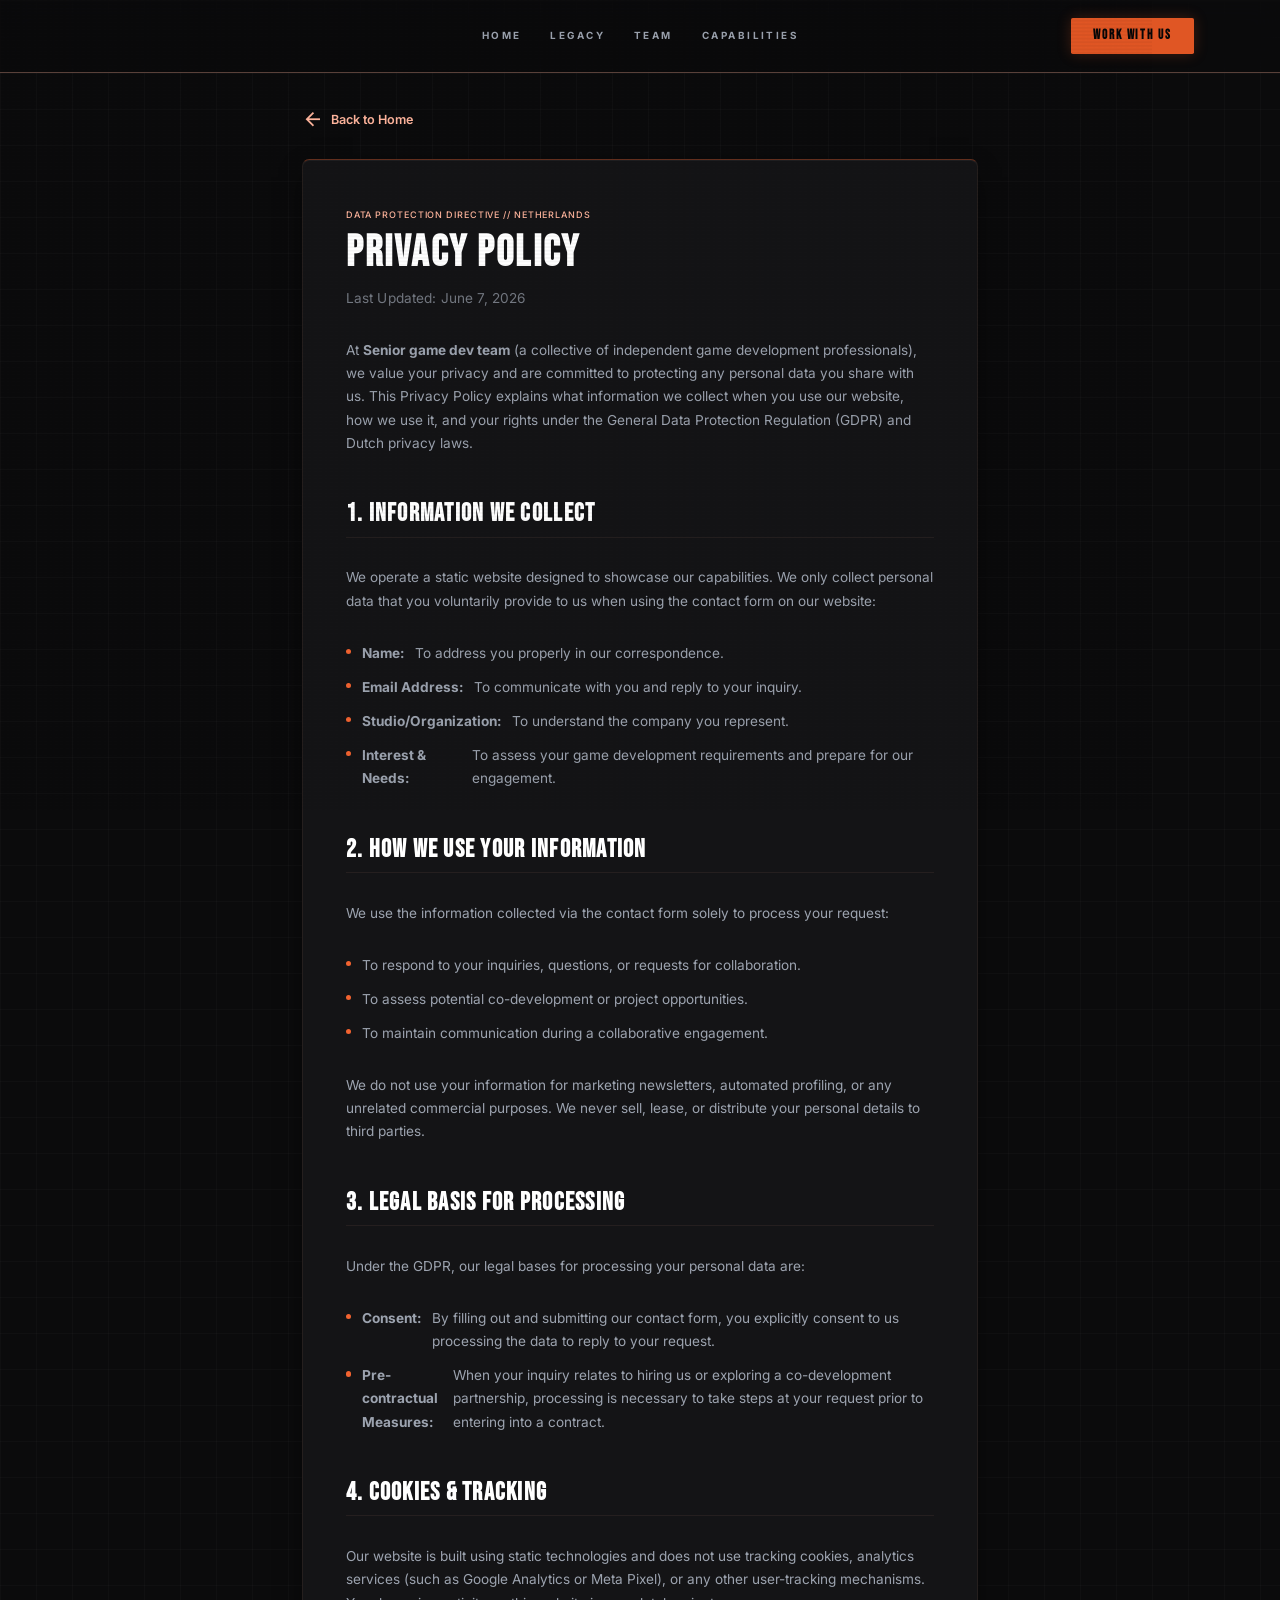
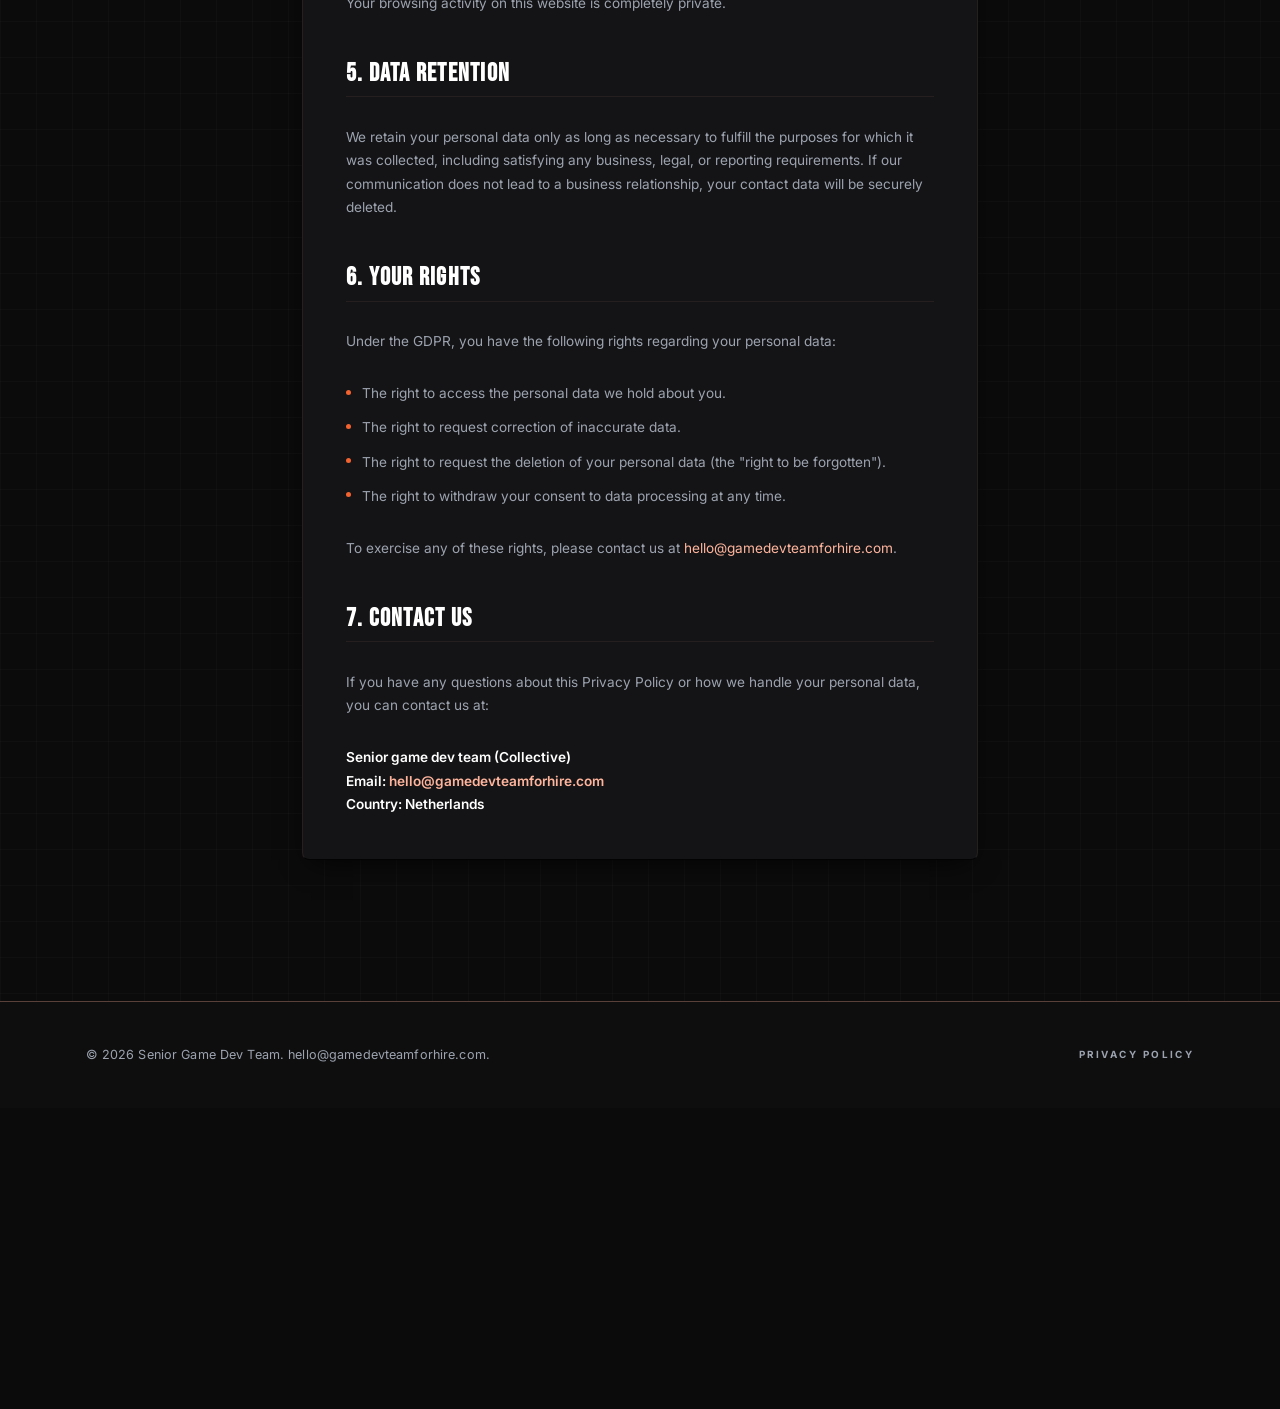
==== commit f7c5e7fc: "visual update" ====
--- a/privacy-policy.html
+++ b/privacy-policy.html
@@ -3,8 +3,8 @@
 <head>
   <meta charset="utf-8">
   <meta name="viewport" content="width=device-width, initial-scale=1.0">
-  <title>Privacy Policy | Gamedevunit</title>
-  <meta name="description" content="Privacy Policy for Gamedevunit. Learn how we handle your contact information.">
+  <title>Privacy Policy | Senior game dev team</title>
+  <meta name="description" content="Privacy Policy for Senior game dev team. Learn how we handle your contact information.">
   
   <!-- CSS Stylesheets -->
   <link rel="stylesheet" href="assets/css/variables.css">
@@ -122,7 +122,7 @@
         </div>
 
         <p>
-          At <strong>Gamedevunit</strong>, we value your privacy and are committed to protecting any personal data you share with us. This Privacy Policy explains what information we collect when you use our website, how we use it, and your rights under the General Data Protection Regulation (GDPR) and Dutch privacy laws.
+          At <strong>Senior game dev team</strong> (a collective of independent game development professionals), we value your privacy and are committed to protecting any personal data you share with us. This Privacy Policy explains what information we collect when you use our website, how we use it, and your rights under the General Data Protection Regulation (GDPR) and Dutch privacy laws.
         </p>
 
         <h2>1. Information We Collect</h2>
@@ -138,12 +138,12 @@
 
         <h2>2. How We Use Your Information</h2>
         <p>
-          We use the information collected via the contact form solely for business purposes:
-        </p>
-        <ul>
-          <li>To respond to your inquiries, questions, or requests for proposal.</li>
-          <li>To assess potential collaboration or contract opportunities.</li>
-          <li>To maintain communication during a business engagement.</li>
+          We use the information collected via the contact form solely to process your request:
+        </p>
+        <ul>
+          <li>To respond to your inquiries, questions, or requests for collaboration.</li>
+          <li>To assess potential co-development or project opportunities.</li>
+          <li>To maintain communication during a collaborative engagement.</li>
         </ul>
         <p>
           We do not use your information for marketing newsletters, automated profiling, or any unrelated commercial purposes. We never sell, lease, or distribute your personal details to third parties.
@@ -179,7 +179,7 @@
           <li>The right to withdraw your consent to data processing at any time.</li>
         </ul>
         <p>
-          To exercise any of these rights, please contact us at <a href="mailto:Gamedevunit@gmail.com" style="color: var(--color-primary); text-decoration: none;">Gamedevunit@gmail.com</a>.
+          To exercise any of these rights, please contact us at <a href="mailto:hello@gamedevteamforhire.com" style="color: var(--color-primary); text-decoration: none;">hello@gamedevteamforhire.com</a>.
         </p>
 
         <h2>7. Contact Us</h2>
@@ -187,8 +187,8 @@
           If you have any questions about this Privacy Policy or how we handle your personal data, you can contact us at:
         </p>
         <p style="font-weight: 600; color: #ffffff;">
-          Gamedevunit<br>
-          Email: <a href="mailto:Gamedevunit@gmail.com" style="color: var(--color-primary); text-decoration: none;">Gamedevunit@gmail.com</a><br>
+          Senior game dev team (Collective)<br>
+          Email: <a href="mailto:hello@gamedevteamforhire.com" style="color: var(--color-primary); text-decoration: none;">hello@gamedevteamforhire.com</a><br>
           Country: Netherlands
         </p>
       </div>
@@ -200,7 +200,7 @@
     <div class="container footer-container">
       <div class="footer-row">
         <div class="footer-copyright font-body-md">
-          © 2026 Elite Game Dev Unit. Gamedevunit@gmail.com.
+          © 2026 Senior Game Dev Team. hello@gamedevteamforhire.com.
         </div>
         <div class="footer-links font-label-caps">
           <a href="privacy-policy.html">Privacy Policy</a>
--- a/assets/css/style.css
+++ b/assets/css/style.css
@@ -17,6 +17,7 @@
 
 body {
   min-height: 100vh;
+  zoom: 0.9;
   display: flex;
   flex-direction: column;
   overflow-x: hidden;
@@ -748,6 +749,7 @@
 .bento-grid {
   display: grid;
   grid-template-columns: repeat(3, 1fr);
+  grid-auto-rows: 1fr;
   gap: 1.5rem;
   margin-bottom: 4rem;
 }
@@ -757,19 +759,87 @@
   padding: 2rem;
   display: flex;
   flex-direction: column;
-  justify-content: space-between;
+  justify-content: flex-start;
+  gap: 1.5rem;
+  background: radial-gradient(
+    circle at 100% 0%,
+    rgba(242, 99, 48, 0.22) 0%,
+    rgba(20, 20, 22, 0.94) 70%
+  );
+  border: 1px solid rgba(89, 65, 58, 0.25);
+  border-top: 1px solid rgba(242, 99, 48, 0.35);
+  transition: border-color 0.3s ease, box-shadow 0.3s ease, transform 0.3s ease, background 0.3s ease;
+}
+
+.bento-card:hover {
+  background: radial-gradient(
+    circle at 100% 0%,
+    rgba(242, 99, 48, 0.35) 0%,
+    rgba(20, 20, 22, 0.96) 75%
+  );
+  border-color: rgba(242, 99, 48, 0.55);
+  box-shadow: 
+    inset 0 1px 0 rgba(255, 255, 255, 0.05),
+    0 20px 40px -10px rgba(0, 0, 0, 0.9),
+    0 0 25px rgba(242, 99, 48, 0.1);
 }
 
 .bento-header {
   display: flex;
-  align-items: baseline;
-  gap: 1rem;
-}
-
-.bento-header h3 {
-  font-size: 5rem;
-  color: var(--color-on-surface);
-  line-height: 0.9;
+  align-items: center;
+  gap: 1.5rem;
+}
+
+/* Hexagon Container Styling */
+.bento-hexagon {
+  position: relative;
+  width: 64px;
+  height: 64px;
+  flex-shrink: 0;
+}
+
+.bento-hexagon svg {
+  position: absolute;
+  top: 0;
+  left: 0;
+  width: 100%;
+  height: 100%;
+  filter: drop-shadow(0 0 4px rgba(242, 99, 48, 0.25));
+  transition: filter 0.3s ease, transform 0.3s ease;
+}
+
+.bento-hexagon svg path {
+  fill: rgba(20, 20, 22, 0.65);
+  stroke: var(--color-amber-accent);
+  stroke-width: 4;
+  transition: fill 0.3s ease, stroke 0.3s ease;
+}
+
+.bento-hexagon .material-symbols-outlined {
+  position: absolute;
+  top: 50%;
+  left: 50%;
+  transform: translate(-50%, -50%);
+  font-size: 26px;
+  color: #ffffff;
+  transition: color 0.3s ease, transform 0.3s ease;
+  pointer-events: none;
+}
+
+/* Hover effects for Bento cards */
+.bento-card:hover .bento-hexagon svg {
+  filter: drop-shadow(0 0 8px rgba(242, 99, 48, 0.6));
+  transform: scale(1.05);
+}
+
+.bento-card:hover .bento-hexagon svg path {
+  fill: rgba(242, 99, 48, 0.15);
+  stroke: var(--color-primary);
+}
+
+.bento-card:hover .bento-hexagon .material-symbols-outlined {
+  color: var(--color-primary-container);
+  transform: translate(-50%, -50%) scale(1.1);
 }
 
 .bento-header p {
@@ -779,6 +849,7 @@
 .bento-body {
   border-top: 1px solid rgba(89, 65, 58, 0.3);
   padding-top: 1.25rem;
+  flex-grow: 1;
 }
 
 .bento-body ul {
